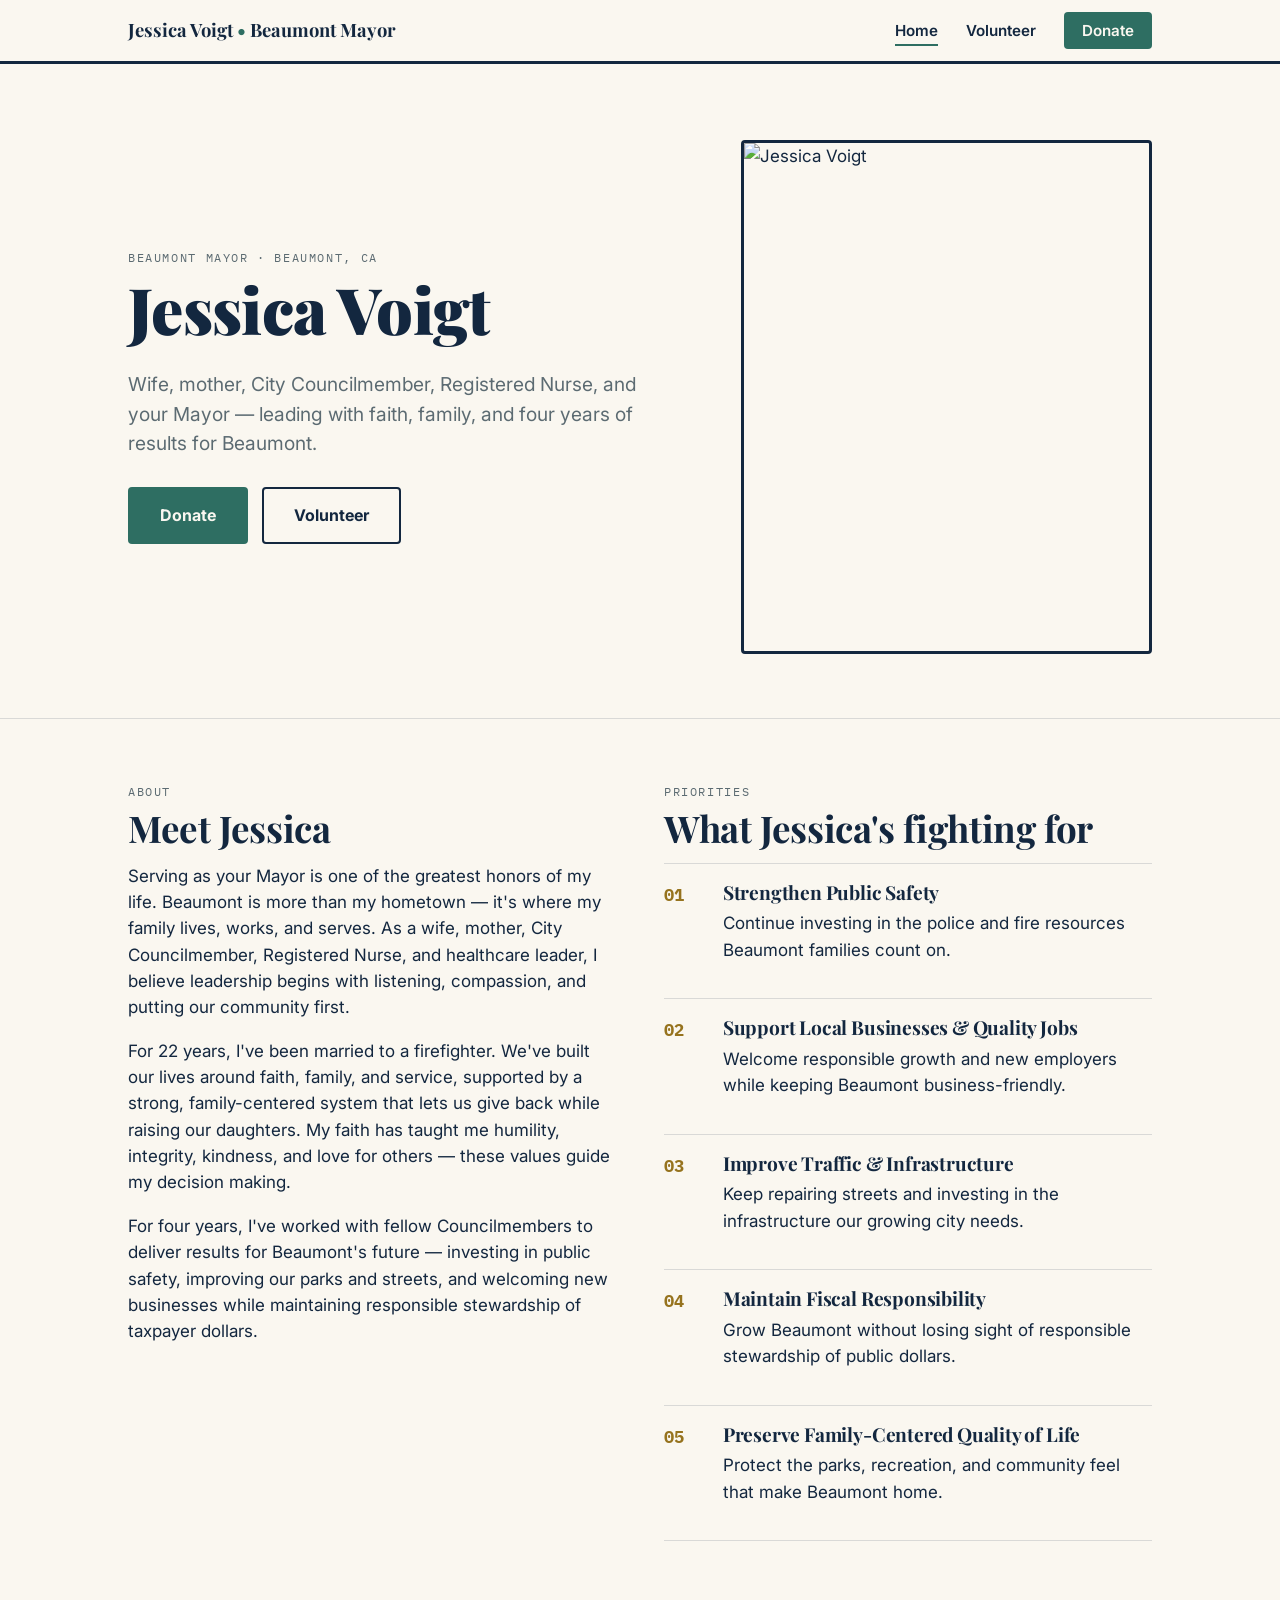
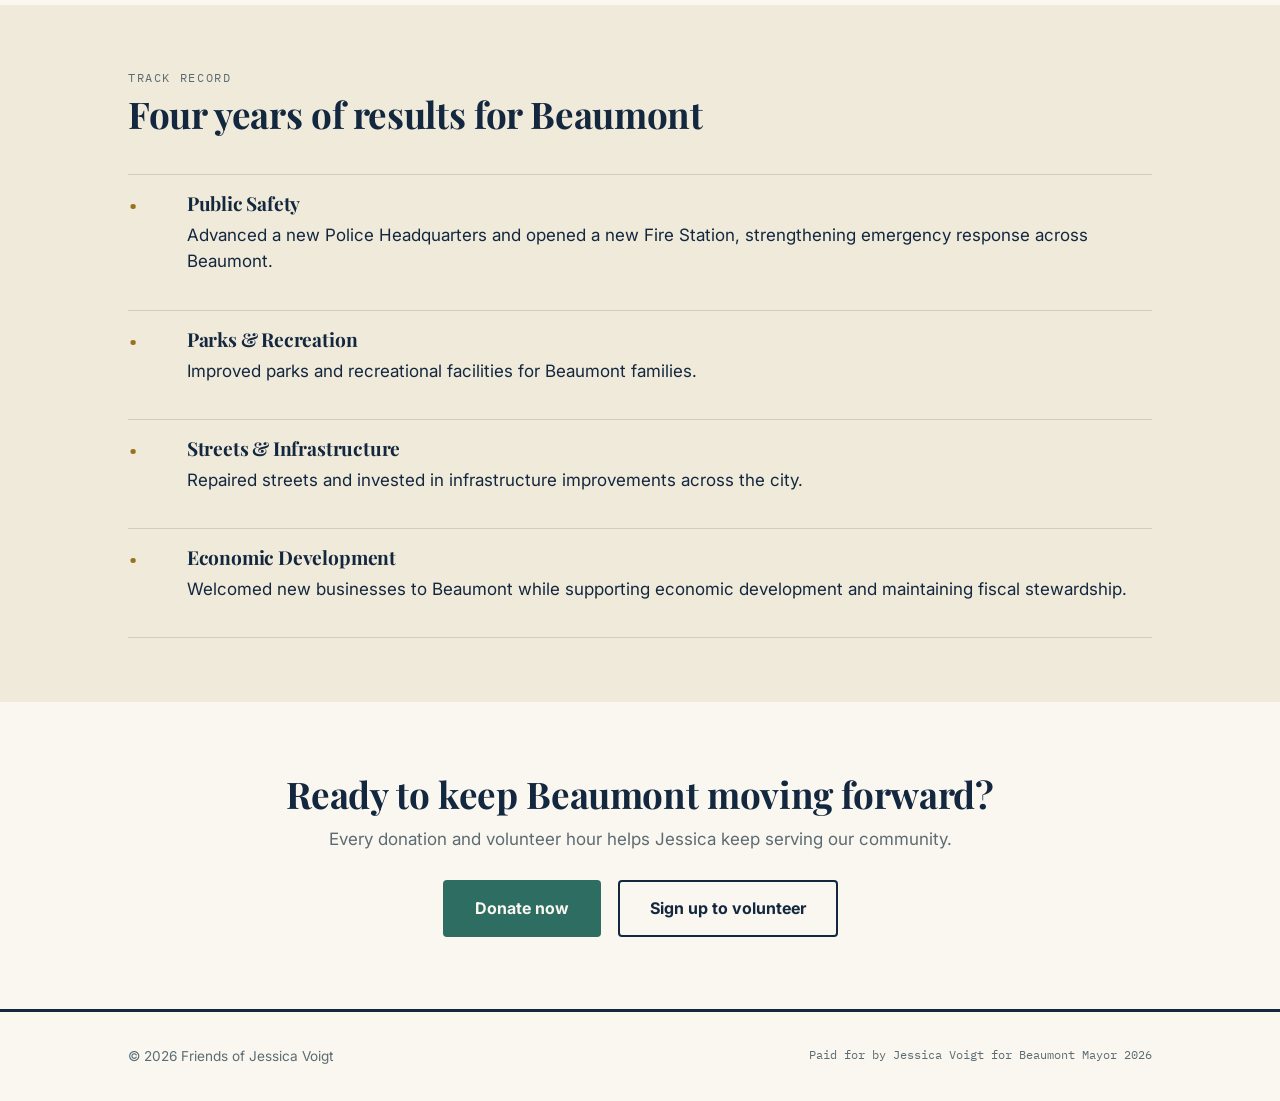
==== index.html @ f2721e63 "Scaffold Jessica Voigt for Beaumont Mayor campaign site Home, donate, and volunteer pages mirroring " ====
<!DOCTYPE html>
<html lang="en">
<head>
<meta charset="UTF-8">
<meta name="viewport" content="width=device-width, initial-scale=1.0">
<title>Jessica Voigt for Beaumont Mayor — Home</title>
<link rel="stylesheet" href="style.css">
</head>
<body>

<nav class="site-nav">
  <div class="wrap">
    <a href="index.html" class="brand">Jessica Voigt <strong>&bull;</strong> Beaumont Mayor</a>
    <ul class="nav-links">
      <li><a href="index.html" class="active">Home</a></li>
      <li><a href="volunteer.html">Volunteer</a></li>
      <li><a href="donate.html" class="btn-donate">Donate</a></li>
    </ul>
  </div>
</nav>

<header class="hero">
  <div class="wrap hero-grid">
    <div>
      <span class="eyebrow">Beaumont Mayor &middot; Beaumont, CA</span>
      <h1>Jessica Voigt</h1>
      <p class="hero-tagline">Wife, mother, City Councilmember, Registered Nurse, and your Mayor — leading with faith, family, and four years of results for Beaumont.</p>
      <div class="hero-actions">
        <a href="donate.html" class="btn btn-primary">Donate</a>
        <a href="volunteer.html" class="btn btn-outline">Volunteer</a>
      </div>
    </div>
    <img class="hero-photo" src="jessica-voigt.jpg" alt="Jessica Voigt">
  </div>
</header>

<section>
  <div class="wrap two-col">
    <div>
      <span class="eyebrow">About</span>
      <h2>Meet Jessica</h2>
      <p>Serving as your Mayor is one of the greatest honors of my life. Beaumont is more than my hometown — it's where my family lives, works, and serves. As a wife, mother, City Councilmember, Registered Nurse, and healthcare leader, I believe leadership begins with listening, compassion, and putting our community first.</p>
      <p>For 22 years, I've been married to a firefighter. We've built our lives around faith, family, and service, supported by a strong, family-centered system that lets us give back while raising our daughters. My faith has taught me humility, integrity, kindness, and love for others — these values guide my decision making.</p>
      <p>For four years, I've worked with fellow Councilmembers to deliver results for Beaumont's future — investing in public safety, improving our parks and streets, and welcoming new businesses while maintaining responsible stewardship of taxpayer dollars.</p>
    </div>
    <div>
      <span class="eyebrow">Priorities</span>
      <h2>What Jessica's fighting for</h2>
      <ul class="issue-list">
        <li><span class="issue-num">01</span><div><h3>Strengthen Public Safety</h3><p>Continue investing in the police and fire resources Beaumont families count on.</p></div></li>
        <li><span class="issue-num">02</span><div><h3>Support Local Businesses &amp; Quality Jobs</h3><p>Welcome responsible growth and new employers while keeping Beaumont business-friendly.</p></div></li>
        <li><span class="issue-num">03</span><div><h3>Improve Traffic &amp; Infrastructure</h3><p>Keep repairing streets and investing in the infrastructure our growing city needs.</p></div></li>
        <li><span class="issue-num">04</span><div><h3>Maintain Fiscal Responsibility</h3><p>Grow Beaumont without losing sight of responsible stewardship of public dollars.</p></div></li>
        <li><span class="issue-num">05</span><div><h3>Preserve Family-Centered Quality of Life</h3><p>Protect the parks, recreation, and community feel that make Beaumont home.</p></div></li>
      </ul>
    </div>
  </div>
</section>

<section class="dim">
  <div class="wrap">
    <div class="section-head">
      <span class="eyebrow">Track Record</span>
      <h2>Four years of results for Beaumont</h2>
    </div>
    <ul class="issue-list">
      <li><span class="issue-num">&bull;</span><div><h3>Public Safety</h3><p>Advanced a new Police Headquarters and opened a new Fire Station, strengthening emergency response across Beaumont.</p></div></li>
      <li><span class="issue-num">&bull;</span><div><h3>Parks &amp; Recreation</h3><p>Improved parks and recreational facilities for Beaumont families.</p></div></li>
      <li><span class="issue-num">&bull;</span><div><h3>Streets &amp; Infrastructure</h3><p>Repaired streets and invested in infrastructure improvements across the city.</p></div></li>
      <li><span class="issue-num">&bull;</span><div><h3>Economic Development</h3><p>Welcomed new businesses to Beaumont while supporting economic development and maintaining fiscal stewardship.</p></div></li>
    </ul>
  </div>
</section>

<section class="cta-banner">
  <div class="wrap">
    <h2>Ready to keep Beaumont moving forward?</h2>
    <p>Every donation and volunteer hour helps Jessica keep serving our community.</p>
    <a href="donate.html" class="btn btn-primary">Donate now</a>
    <a href="volunteer.html" class="btn btn-outline" style="margin-left:12px;">Sign up to volunteer</a>
  </div>
</section>

<footer>
  <div class="wrap">
    <span>&copy; 2026 Friends of Jessica Voigt</span>
    <span class="disclaimer">Paid for by Jessica Voigt for Beaumont Mayor 2026</span>
  </div>
</footer>

</body>
</html>
---- style.css ----
/* ==========================================================================
   Campaign Site Template — shared stylesheet
   Palette: Beaumont Civic (warm ivory + navy + teal)
     --ink        #13273F  headlines, nav, primary text (deep navy)
     --paper      #FAF7F0  page background (warm ivory)
     --paper-dim  #F0EADA  alternating section background (deeper cream)
     --signal     #2E6E62  primary CTA / links (deep teal — nods to her RN background)
     --signal-dark #1F4E45  CTA hover / pressed state
     --gold       #E8B84B  bright accent on dark backgrounds
     --gold-deep  #96731E  accessible gold for text/borders on light backgrounds
     --slate      #5C6B72  muted text, borders
   Type:
     Display  — "Playfair Display" (warm, trustworthy serif)
     Body     — "Inter" (clean, legible sans)
     Utility  — "IBM Plex Mono" (eyebrows, labels, ballot-stamp feel)
   ========================================================================== */

@import url('https://fonts.googleapis.com/css2?family=Playfair+Display:wght@600;700;800;900&family=Inter:wght@400;500;600;700&family=IBM+Plex+Mono:wght@500&display=swap');

:root {
  --ink: #13273F;
  --paper: #FAF7F0;
  --paper-dim: #F0EADA;
  --signal: #2E6E62;
  --signal-dark: #1F4E45;
  --gold: #E8B84B;
  --gold-deep: #96731E;
  --slate: #5C6B72;
  --line: rgba(19, 39, 63, 0.14);
  --radius: 4px;
}

* { box-sizing: border-box; }

html { scroll-behavior: smooth; }

@media (prefers-reduced-motion: reduce) {
  html { scroll-behavior: auto; }
  * { animation-duration: 0.01ms !important; transition-duration: 0.01ms !important; }
}

body {
  margin: 0;
  background: var(--paper);
  color: var(--ink);
  font-family: 'Inter', system-ui, sans-serif;
  font-size: 17px;
  line-height: 1.55;
  -webkit-font-smoothing: antialiased;
}

h1, h2, h3 {
  font-family: 'Playfair Display', Georgia, serif;
  font-weight: 700;
  line-height: 1.1;
  margin: 0 0 0.4em;
  letter-spacing: -0.01em;
}

h1 { font-size: clamp(2.4rem, 5vw, 4rem); font-weight: 900; }
h2 { font-size: clamp(1.6rem, 3vw, 2.3rem); }
h3 { font-size: 1.2rem; }

p { margin: 0 0 1em; color: var(--ink); }

a { color: var(--signal); }

.eyebrow {
  font-family: 'IBM Plex Mono', monospace;
  font-size: 0.72rem;
  letter-spacing: 0.14em;
  text-transform: uppercase;
  color: var(--slate);
  display: block;
  margin-bottom: 0.6em;
}

/* ---------- layout shells ---------- */

.wrap {
  max-width: 1080px;
  margin: 0 auto;
  padding: 0 28px;
}

/* ---------- nav ---------- */

.site-nav {
  border-bottom: 3px solid var(--ink);
  background: var(--paper);
  position: sticky;
  top: 0;
  z-index: 50;
}

.site-nav .wrap {
  display: flex;
  align-items: center;
  justify-content: space-between;
  padding-top: 16px;
  padding-bottom: 16px;
}

.brand {
  font-family: 'Playfair Display', serif;
  font-weight: 700;
  font-size: 1.15rem;
  text-decoration: none;
  color: var(--ink);
}

.brand strong { color: var(--signal); }

.nav-links {
  display: flex;
  gap: 28px;
  align-items: center;
  list-style: none;
  margin: 0;
  padding: 0;
}

.nav-links a {
  color: var(--ink);
  text-decoration: none;
  font-weight: 600;
  font-size: 0.95rem;
  padding-bottom: 4px;
  border-bottom: 2px solid transparent;
}

.nav-links a:hover,
.nav-links a.active {
  border-bottom-color: var(--signal);
}

.nav-links a.btn-donate {
  background: var(--signal);
  color: var(--paper);
  padding: 9px 18px;
  border-radius: var(--radius);
  border-bottom: none;
}

.nav-links a.btn-donate:hover { background: var(--signal-dark); }

/* ---------- buttons ---------- */

.btn {
  display: inline-block;
  font-weight: 700;
  text-decoration: none;
  padding: 14px 30px;
  border-radius: var(--radius);
  border: 2px solid transparent;
  font-size: 1rem;
  cursor: pointer;
  font-family: 'Inter', sans-serif;
}

.btn-primary {
  background: var(--signal);
  color: var(--paper);
}
.btn-primary:hover { background: var(--signal-dark); }

.btn-outline {
  background: transparent;
  border-color: var(--ink);
  color: var(--ink);
}
.btn-outline:hover { background: var(--ink); color: var(--paper); }

/* ---------- hero ---------- */

.hero {
  padding: 76px 0 64px;
  border-bottom: 1px solid var(--line);
}

.hero-grid {
  display: grid;
  grid-template-columns: 1.15fr 0.85fr;
  gap: 56px;
  align-items: center;
}

.hero-photo {
  aspect-ratio: 4 / 5;
  border-radius: var(--radius);
  object-fit: cover;
  object-position: top center;
  width: 100%;
  display: block;
  border: 3px solid var(--ink);
}

.hero-actions {
  display: flex;
  gap: 14px;
  margin-top: 28px;
  flex-wrap: wrap;
}

.hero-tagline {
  font-size: 1.2rem;
  color: var(--slate);
  max-width: 46ch;
}

/* ---------- yard-sign / quote card (signature element) ---------- */

.sign {
  background: var(--paper);
  border: 3px solid var(--ink);
  border-radius: 6px;
  padding: 26px 24px 22px;
  position: relative;
  box-shadow: 5px 5px 0 var(--line);
}

.sign::after {
  content: "";
  position: absolute;
  left: 50%;
  bottom: -34px;
  transform: translateX(-50%);
  width: 6px;
  height: 34px;
  background: var(--slate);
  opacity: 0.55;
}

.sign.tilt-l { transform: rotate(-1.4deg); }
.sign.tilt-r { transform: rotate(1.2deg); }

.sign-row {
  display: grid;
  grid-template-columns: repeat(3, 1fr);
  gap: 46px 32px;
  padding: 8px 0 56px;
}

@media (max-width: 760px) {
  .sign-row { grid-template-columns: 1fr; gap: 50px 0; }
  .sign.tilt-l, .sign.tilt-r { transform: none; }
}

.sign blockquote {
  margin: 0 0 14px;
  font-family: 'Playfair Display', serif;
  font-size: 1.05rem;
  font-weight: 600;
  line-height: 1.35;
}

.sign cite {
  font-style: normal;
  font-family: 'IBM Plex Mono', monospace;
  font-size: 0.78rem;
  color: var(--slate);
}

/* ---------- sections ---------- */

section { padding: 64px 0; }
section.dim { background: var(--paper-dim); }
section.ink { background: var(--ink); color: var(--paper); }
section.ink h2, section.ink .eyebrow { color: var(--paper); }
section.ink .eyebrow { color: rgba(250,247,240,0.6); }

.section-head {
  max-width: 60ch;
  margin-bottom: 40px;
}

/* bio / issues grid */

.two-col {
  display: grid;
  grid-template-columns: 1fr 1fr;
  gap: 48px;
}

@media (max-width: 760px) {
  .two-col, .hero-grid { grid-template-columns: 1fr; }
  .hero-grid { gap: 36px; }
}

.issue-list {
  list-style: none;
  margin: 0;
  padding: 0;
}

.issue-list li {
  padding: 18px 0;
  border-top: 1px solid var(--line);
  display: grid;
  grid-template-columns: 2.4em 1fr;
  gap: 18px;
}

.issue-list li:last-child { border-bottom: 1px solid var(--line); }

.issue-num {
  font-family: 'IBM Plex Mono', monospace;
  color: var(--gold-deep);
  font-weight: 700;
}

/* CTA banner */

.cta-banner {
  text-align: center;
  padding: 72px 0;
}

.cta-banner h2 { margin-bottom: 0.3em; }
.cta-banner p { color: var(--slate); margin-bottom: 28px; }

/* ---------- forms ---------- */

.form-card {
  background: #fff;
  border: 1px solid var(--line);
  border-radius: var(--radius);
  padding: 36px;
}

.field { margin-bottom: 20px; }

.field label {
  display: block;
  font-weight: 600;
  font-size: 0.9rem;
  margin-bottom: 6px;
}

.field .hint {
  font-size: 0.82rem;
  color: var(--slate);
  margin-top: 4px;
}

.field input[type="text"],
.field input[type="email"],
.field input[type="tel"],
.field select,
.field textarea {
  width: 100%;
  padding: 11px 12px;
  border: 1.5px solid var(--line);
  border-radius: var(--radius);
  font-family: inherit;
  font-size: 1rem;
  background: var(--paper);
  color: var(--ink);
}

.field input:focus,
.field select:focus,
.field textarea:focus {
  outline: 3px solid var(--gold-deep);
  outline-offset: 1px;
}

.field-row {
  display: grid;
  grid-template-columns: 1fr 1fr;
  gap: 16px;
}

@media (max-width: 560px) {
  .field-row { grid-template-columns: 1fr; }
}

.checkbox-group label {
  display: flex;
  align-items: flex-start;
  gap: 10px;
  font-weight: 500;
  margin-bottom: 10px;
  cursor: pointer;
}

.checkbox-group input { margin-top: 3px; }

fieldset {
  border: 1px solid var(--line);
  border-radius: var(--radius);
  padding: 18px 20px;
  margin: 0 0 22px;
}

fieldset legend {
  font-family: 'IBM Plex Mono', monospace;
  font-size: 0.75rem;
  letter-spacing: 0.08em;
  text-transform: uppercase;
  color: var(--slate);
  padding: 0 8px;
}

/* amount picker for donate page */

.amount-grid {
  display: grid;
  grid-template-columns: repeat(4, 1fr);
  gap: 10px;
  margin-bottom: 20px;
}

@media (max-width: 560px) {
  .amount-grid { grid-template-columns: repeat(2, 1fr); }
}

.amount-grid label {
  border: 1.5px solid var(--line);
  border-radius: var(--radius);
  text-align: center;
  padding: 14px 6px;
  font-weight: 700;
  cursor: pointer;
  font-family: 'IBM Plex Mono', monospace;
  position: relative;
  display: block;
}

.amount-grid input { position: absolute; opacity: 0; pointer-events: none; }

.amount-grid label:has(input:checked) {
  background: var(--ink);
  color: var(--paper);
  border-color: var(--ink);
}

/* footer */

footer {
  border-top: 3px solid var(--ink);
  padding: 34px 0;
  font-size: 0.85rem;
  color: var(--slate);
}

footer .wrap {
  display: flex;
  justify-content: space-between;
  flex-wrap: wrap;
  gap: 12px;
}

.disclaimer {
  font-family: 'IBM Plex Mono', monospace;
  font-size: 0.72rem;
  color: var(--slate);
}

/* form submit status */
.form-status {
  margin-top: 14px;
  font-size: 0.9rem;
  font-weight: 600;
  min-height: 1.2em;
}
.form-status-success { color: var(--signal-dark); }
.form-status-error { color: #A3271F; }

/* small helper */
.note-box {
  border-left: 4px solid var(--gold-deep);
  background: var(--paper-dim);
  padding: 16px 20px;
  border-radius: 0 var(--radius) var(--radius) 0;
  font-size: 0.92rem;
  margin-bottom: 24px;
}
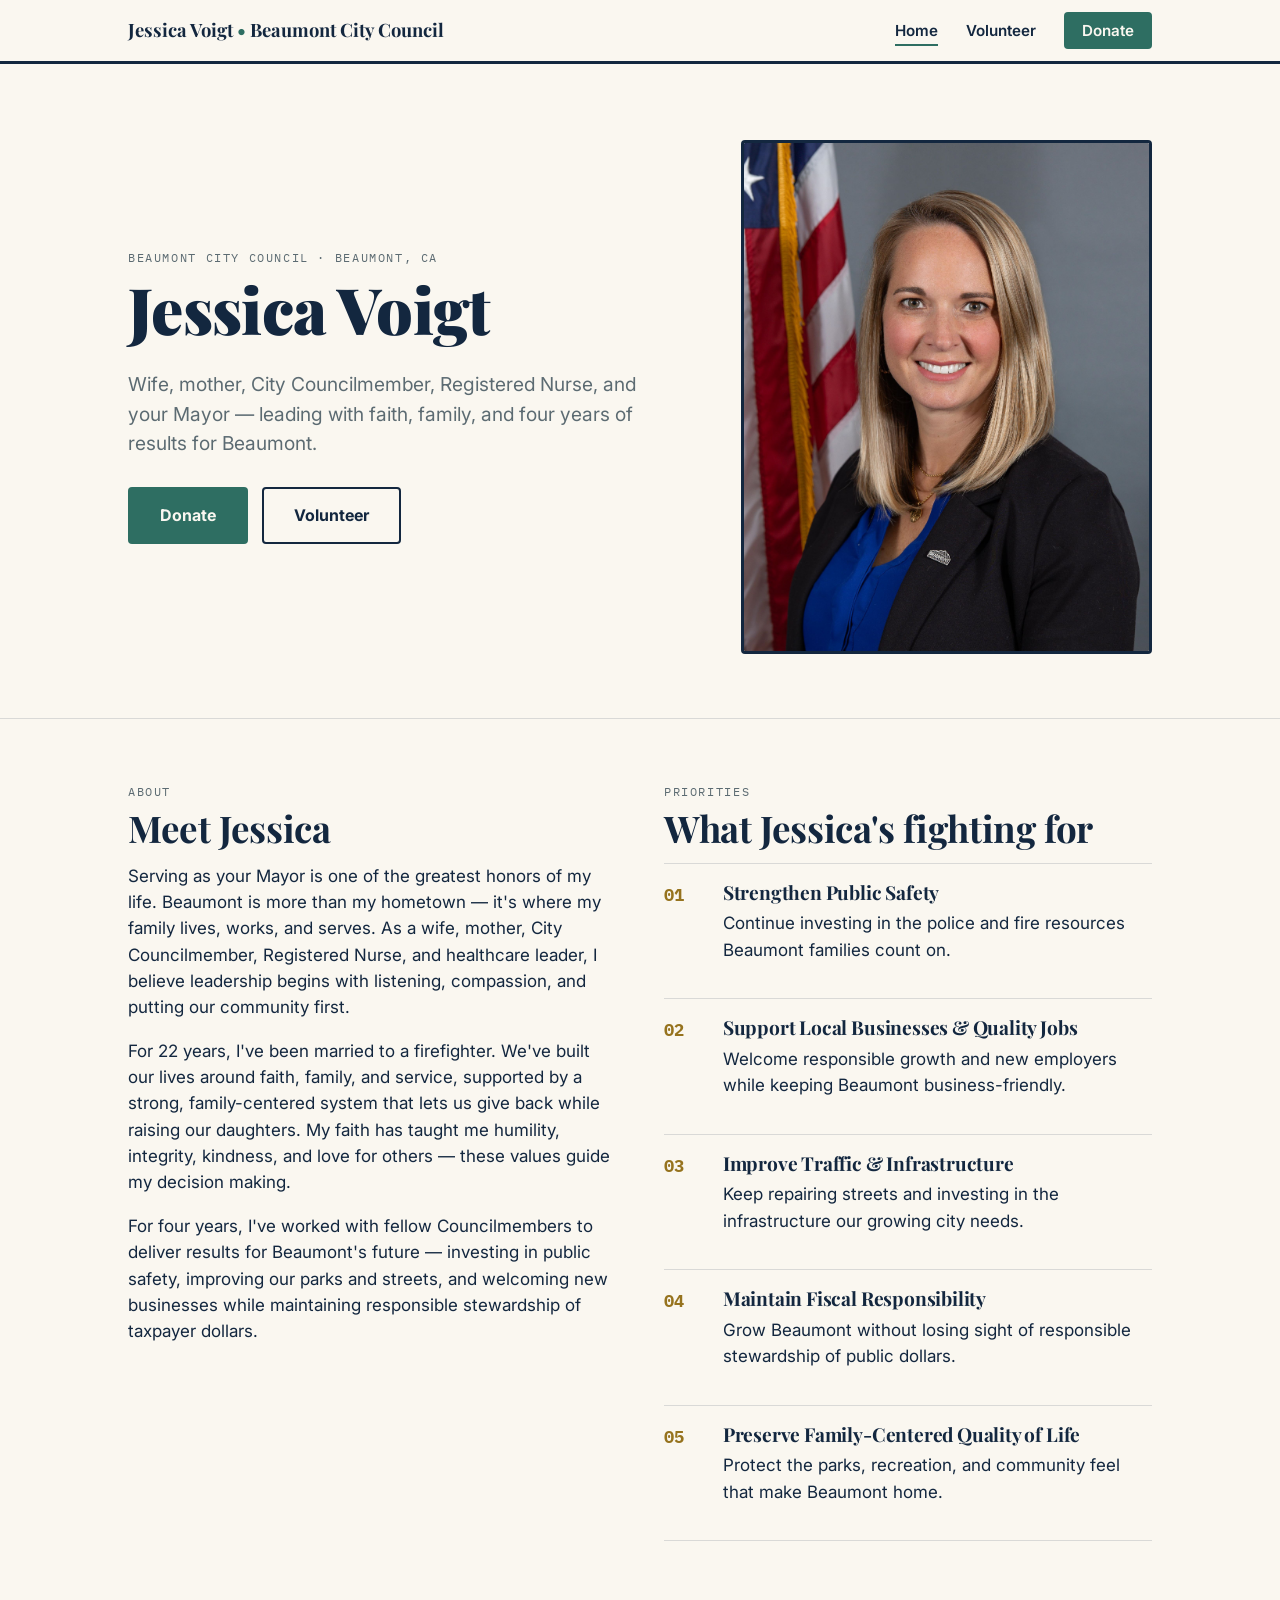
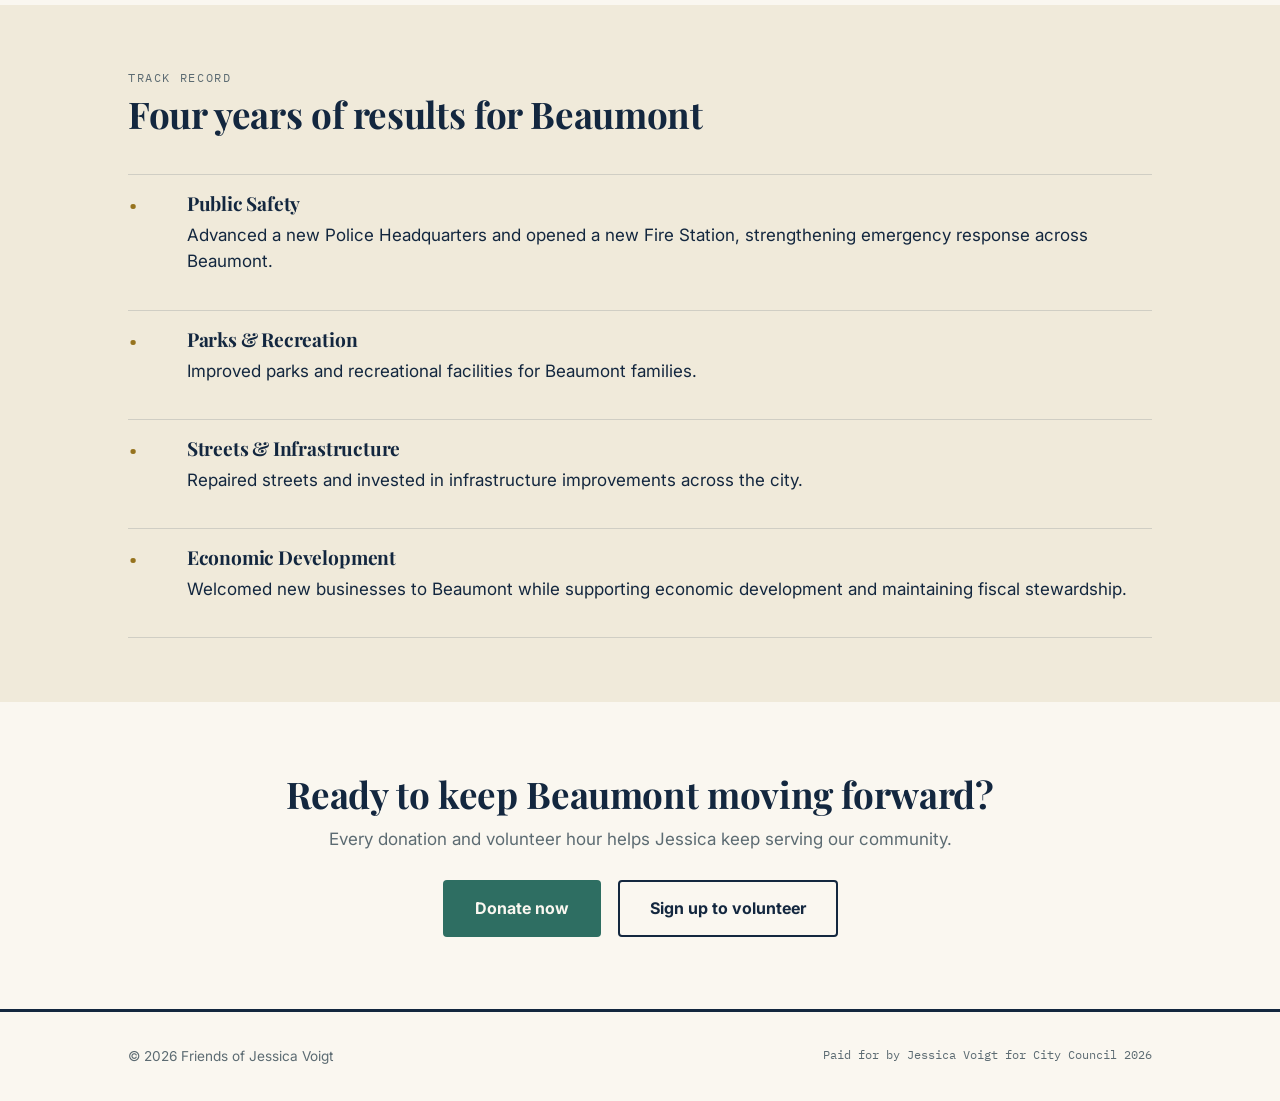
==== commit a69a1f8c: "Embed live Anedot donate form; fix office name to City Council - donate.html: replace placeholder bu" ====
--- a/index.html
+++ b/index.html
@@ -3,14 +3,14 @@
 <head>
 <meta charset="UTF-8">
 <meta name="viewport" content="width=device-width, initial-scale=1.0">
-<title>Jessica Voigt for Beaumont Mayor — Home</title>
+<title>Jessica Voigt for Beaumont City Council — Home</title>
 <link rel="stylesheet" href="style.css">
 </head>
 <body>
 
 <nav class="site-nav">
   <div class="wrap">
-    <a href="index.html" class="brand">Jessica Voigt <strong>&bull;</strong> Beaumont Mayor</a>
+    <a href="index.html" class="brand">Jessica Voigt <strong>&bull;</strong> Beaumont City Council</a>
     <ul class="nav-links">
       <li><a href="index.html" class="active">Home</a></li>
       <li><a href="volunteer.html">Volunteer</a></li>
@@ -22,7 +22,7 @@
 <header class="hero">
   <div class="wrap hero-grid">
     <div>
-      <span class="eyebrow">Beaumont Mayor &middot; Beaumont, CA</span>
+      <span class="eyebrow">Beaumont City Council &middot; Beaumont, CA</span>
       <h1>Jessica Voigt</h1>
       <p class="hero-tagline">Wife, mother, City Councilmember, Registered Nurse, and your Mayor — leading with faith, family, and four years of results for Beaumont.</p>
       <div class="hero-actions">
@@ -84,7 +84,7 @@
 <footer>
   <div class="wrap">
     <span>&copy; 2026 Friends of Jessica Voigt</span>
-    <span class="disclaimer">Paid for by Jessica Voigt for Beaumont Mayor 2026</span>
+    <span class="disclaimer">Paid for by Jessica Voigt for City Council 2026</span>
   </div>
 </footer>
 
